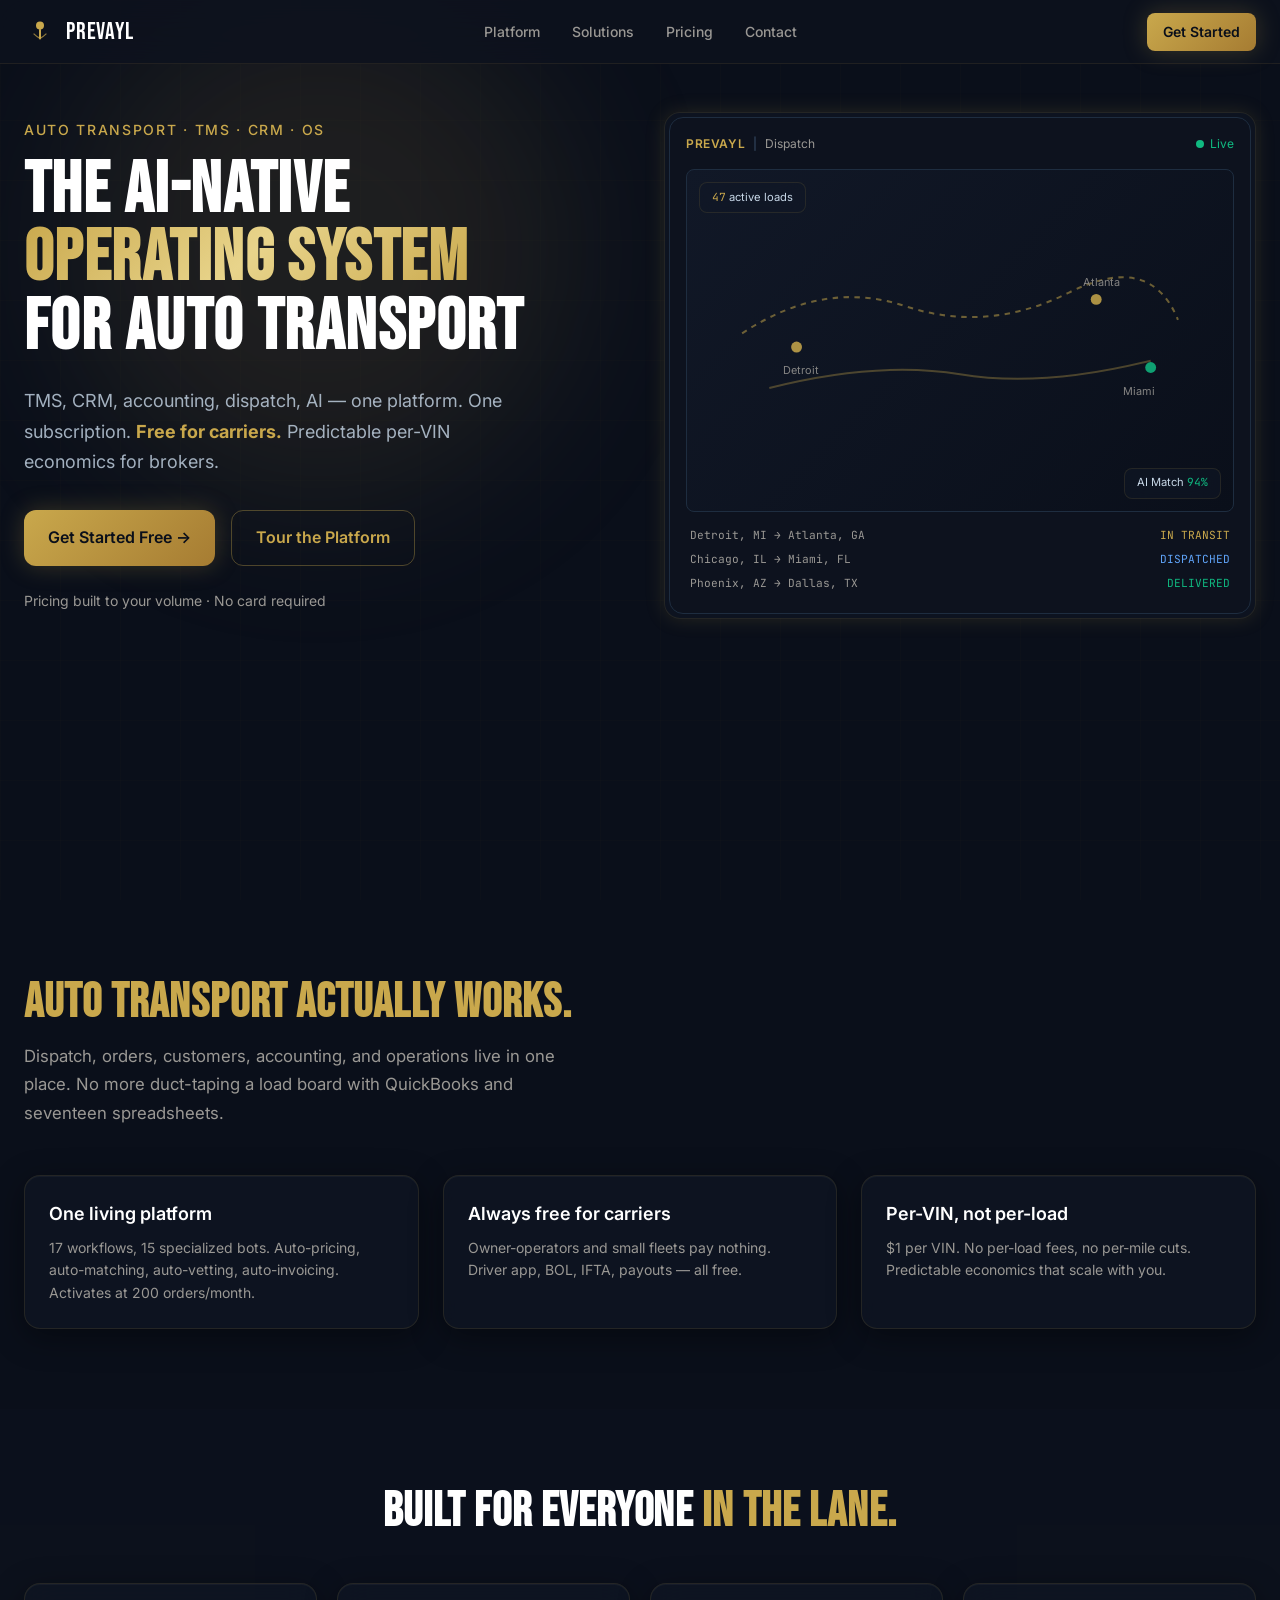
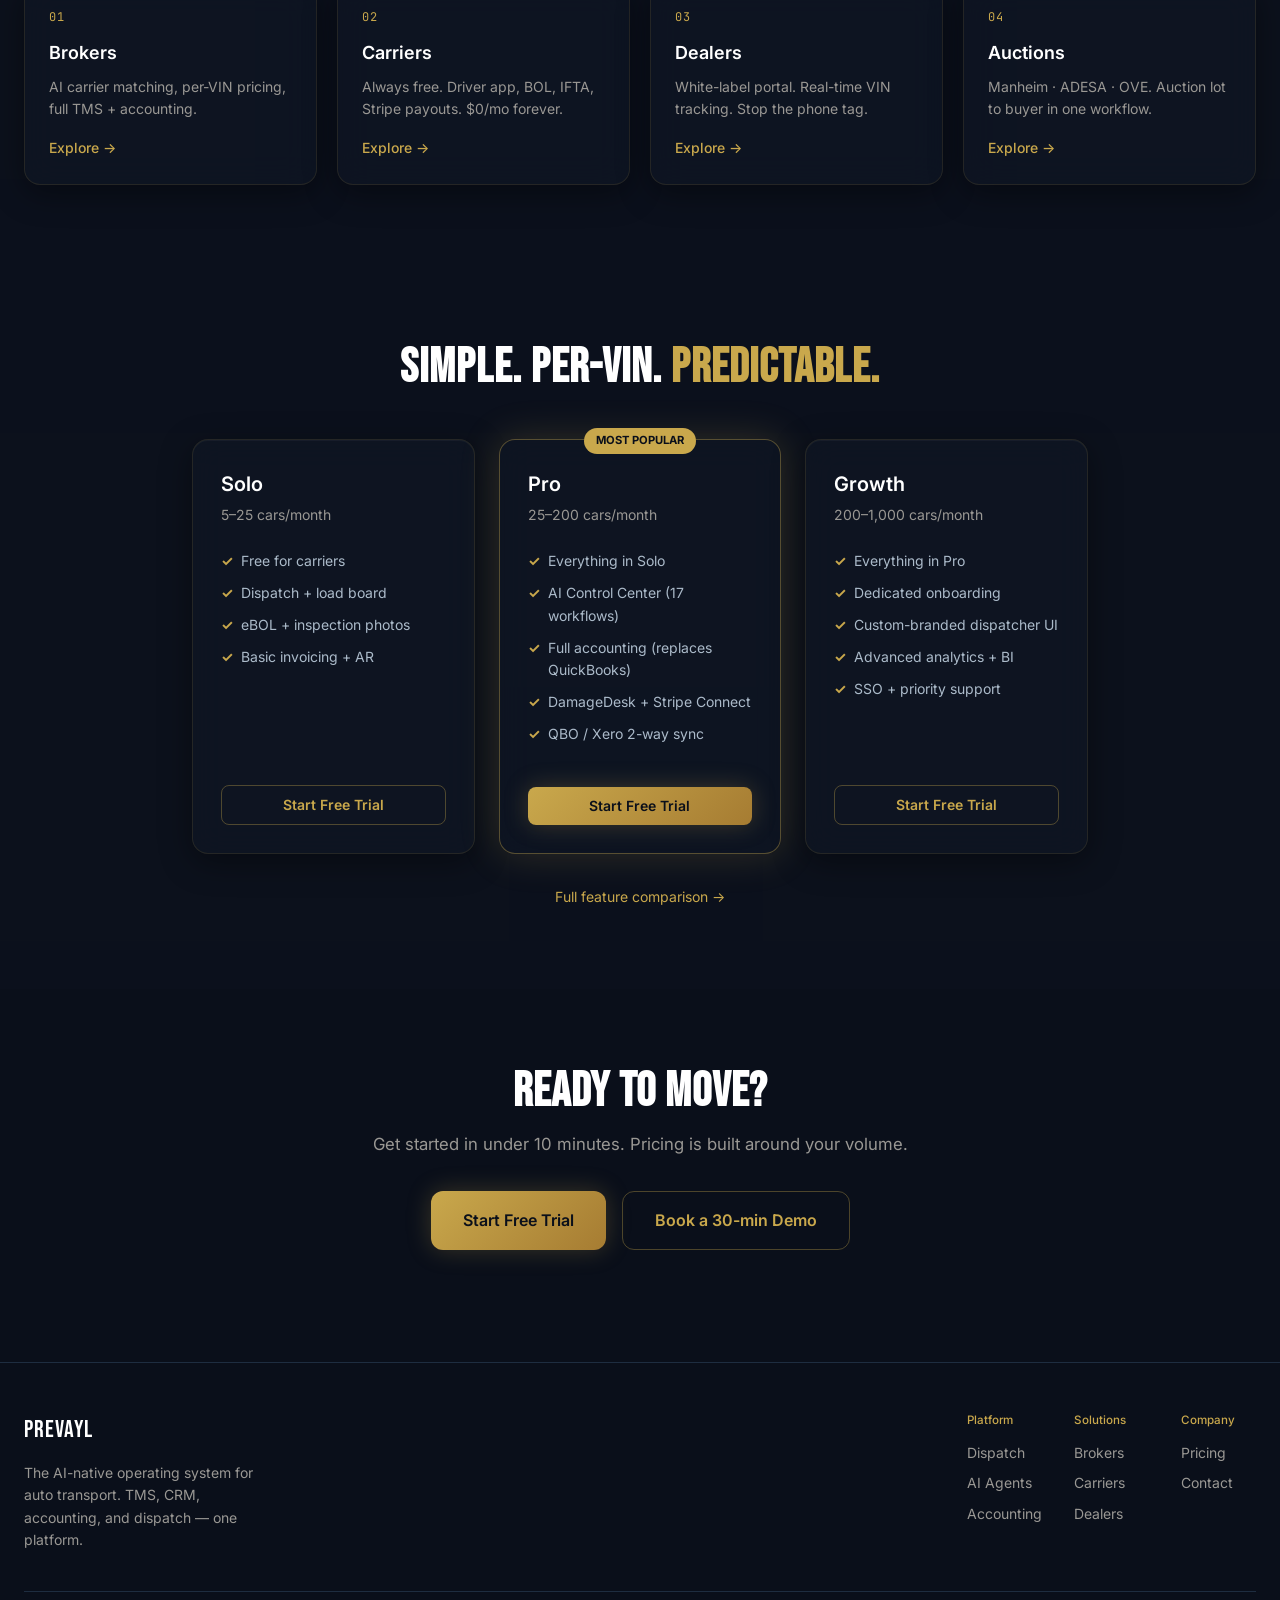
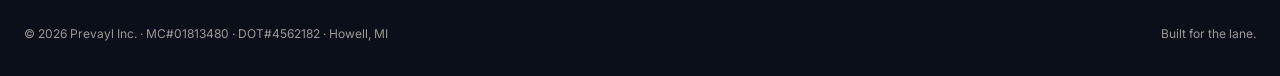
==== index.html @ ae08fcb1 "feat: add full homepage" ====
<!DOCTYPE html>
<html lang="en">
<head>
  <meta charset="UTF-8" />
  <meta name="viewport" content="width=device-width, initial-scale=1.0" />
  <title>The AI-native OS for auto transport · Prevayl</title>
  <meta name="description" content="TMS, CRM, accounting, dispatch, AI — one platform. Free for carriers. Per-VIN economics for brokers." />
  <link rel="stylesheet" href="css/site.css" />
</head>
<body>
  <header class="site-header">
    <div class="inner">
      <a href="index.html" class="logo">
        <svg width="32" height="32" viewBox="0 0 40 40" fill="none" aria-hidden="true">
          <circle cx="20" cy="12" r="5" fill="#C9A84C"/>
          <path d="M20 17 L20 28" stroke="#C9A84C" stroke-width="2.5" stroke-linecap="round"/>
          <path d="M12 22 Q16 26 20 28 Q24 26 28 22" stroke="#C9A84C" stroke-width="1.5" fill="none" opacity="0.7"/>
        </svg>
        PREVAYL
      </a>
      <nav class="nav-desktop" aria-label="Main">
        <div class="nav-item">
          <a href="pages/platform.html">Platform</a>
          <div class="dropdown"><div class="dropdown-inner">
            <div class="dd-label">Modules</div>
            <a href="pages/dispatch.html">Dispatch</a>
            <a href="pages/agents.html">Meet the Agents</a>
            <a href="pages/accounting.html">Accounting</a>
            <a href="pages/platform.html">Overview</a>
          </div></div>
        </div>
        <div class="nav-item">
          <a href="pages/solutions.html">Solutions</a>
          <div class="dropdown"><div class="dropdown-inner">
            <div class="dd-label">By role</div>
            <a href="pages/brokers.html">Brokers</a>
            <a href="pages/carriers.html">Carriers</a>
            <a href="pages/dealers.html">Dealers</a>
            <a href="pages/wholesale.html">Auctions</a>
          </div></div>
        </div>
        <a href="pages/pricing.html">Pricing</a>
        <a href="pages/contact.html">Contact</a>
      </nav>
      <div class="header-actions">
        <a href="pages/contact.html" class="btn btn-gold btn-sm">Get Started</a>
        <button class="mobile-toggle" id="mobile-toggle" aria-label="Menu" aria-expanded="false">
          <span></span><span></span><span></span>
        </button>
      </div>
    </div>
  </header>

  <nav class="mobile-nav" id="mobile-nav" aria-label="Mobile">
    <a href="pages/platform.html">Platform</a>
    <a href="pages/agents.html" class="sub">— Meet the Agents</a>
    <a href="pages/solutions.html">Solutions</a>
    <a href="pages/brokers.html" class="sub">— Brokers</a>
    <a href="pages/carriers.html" class="sub">— Carriers</a>
    <a href="pages/pricing.html">Pricing</a>
    <a href="pages/contact.html">Contact</a>
  </nav>

  <main>
    <section class="hero">
      <div class="hero-glow" style="width:500px;height:500px;background:rgba(201,168,76,0.1);top:0;left:25%;transform:translateX(-50%)"></div>
      <div class="hero-grid"></div>
      <div class="container hero-grid-layout">
        <div>
          <p class="eyebrow">Auto Transport · TMS · CRM · OS</p>
          <h1 class="font-display">
            THE AI-NATIVE<br />
            <span class="text-gold-gradient">OPERATING SYSTEM</span><br />
            FOR AUTO TRANSPORT
          </h1>
          <p class="hero-sub">
            TMS, CRM, accounting, dispatch, AI — one platform. One subscription.
            <strong style="color:var(--prevayl-gold)">Free for carriers.</strong>
            Predictable per-VIN economics for brokers.
          </p>
          <div class="hero-ctas">
            <a href="pages/contact.html" class="btn btn-gold btn-md">Get Started Free →</a>
            <a href="pages/platform.html" class="btn btn-ghost btn-md">Tour the Platform</a>
          </div>
          <p class="hero-note">Pricing built to your volume · No card required</p>
        </div>

        <div class="preview-card glass">
          <div class="preview-inner">
            <div class="preview-bar">
              <span style="color:var(--prevayl-gold);font-weight:600;letter-spacing:0.05em">PREVAYL</span>
              <span style="color:var(--prevayl-slate)">|</span>
              <span>Dispatch</span>
              <span style="margin-left:auto;display:flex;align-items:center;gap:6px">
                <span style="width:8px;height:8px;border-radius:50%;background:var(--prevayl-success)"></span>
                <span style="color:var(--prevayl-success)">Live</span>
              </span>
            </div>
            <div class="preview-map">
              <svg viewBox="0 0 400 250" fill="none" aria-hidden="true">
                <path d="M40 120 Q100 80 160 100 T280 90 T360 110" stroke="#C9A84C" stroke-width="1.5" opacity="0.6" stroke-dasharray="4 4"/>
                <path d="M60 160 Q140 140 200 150 T340 140" stroke="#C9A84C" stroke-width="1.5" opacity="0.4"/>
                <circle cx="80" cy="130" r="4" fill="#C9A84C"/>
                <circle cx="300" cy="95" r="4" fill="#C9A84C"/>
                <circle cx="340" cy="145" r="4" fill="#10b981"/>
                <text x="70" y="150" fill="#9a9894" font-size="8">Detroit</text>
                <text x="290" y="85" fill="#9a9894" font-size="8">Atlanta</text>
                <text x="320" y="165" fill="#9a9894" font-size="8">Miami</text>
              </svg>
              <div class="preview-pill" style="top:12px;left:12px">
                <span style="color:var(--prevayl-gold);font-family:var(--font-mono)">47</span> active loads
              </div>
              <div class="preview-pill" style="bottom:12px;right:12px">
                AI Match <span style="color:var(--prevayl-success);font-family:var(--font-mono)">94%</span>
              </div>
            </div>
            <div class="preview-loads">
              <div><span>Detroit, MI → Atlanta, GA</span><span class="status-gold">IN TRANSIT</span></div>
              <div><span>Chicago, IL → Miami, FL</span><span class="status-blue">DISPATCHED</span></div>
              <div><span>Phoenix, AZ → Dallas, TX</span><span class="status-green">DELIVERED</span></div>
            </div>
          </div>
        </div>
      </div>
    </section>

    <section class="section">
      <div class="container">
        <h2 class="section-title font-display" style="color:var(--prevayl-gold)">AUTO TRANSPORT ACTUALLY WORKS.</h2>
        <p class="section-lead">Dispatch, orders, customers, accounting, and operations live in one place. No more duct-taping a load board with QuickBooks and seventeen spreadsheets.</p>
        <div class="cards-3">
          <div class="card glass module-card">
            <h3>One living platform</h3>
            <p>17 workflows, 15 specialized bots. Auto-pricing, auto-matching, auto-vetting, auto-invoicing. Activates at 200 orders/month.</p>
          </div>
          <div class="card glass module-card">
            <h3>Always free for carriers</h3>
            <p>Owner-operators and small fleets pay nothing. Driver app, BOL, IFTA, payouts — all free.</p>
          </div>
          <div class="card glass module-card">
            <h3>Per-VIN, not per-load</h3>
            <p>$1 per VIN. No per-load fees, no per-mile cuts. Predictable economics that scale with you.</p>
          </div>
        </div>
      </div>
    </section>

    <section class="section section-alt">
      <div class="container">
        <div class="text-center" style="max-width:36rem;margin:0 auto 3rem">
          <h2 class="section-title font-display">BUILT FOR EVERYONE <span class="gold">IN THE LANE.</span></h2>
        </div>
        <div class="cards-4">
          <a href="pages/brokers.html" class="card glass module-card">
            <div class="num">01</div><h3>Brokers</h3>
            <p>AI carrier matching, per-VIN pricing, full TMS + accounting.</p>
            <span class="link">Explore →</span>
          </a>
          <a href="pages/carriers.html" class="card glass module-card">
            <div class="num">02</div><h3>Carriers</h3>
            <p>Always free. Driver app, BOL, IFTA, Stripe payouts. $0/mo forever.</p>
            <span class="link">Explore →</span>
          </a>
          <a href="pages/dealers.html" class="card glass module-card">
            <div class="num">03</div><h3>Dealers</h3>
            <p>White-label portal. Real-time VIN tracking. Stop the phone tag.</p>
            <span class="link">Explore →</span>
          </a>
          <a href="pages/wholesale.html" class="card glass module-card">
            <div class="num">04</div><h3>Auctions</h3>
            <p>Manheim · ADESA · OVE. Auction lot to buyer in one workflow.</p>
            <span class="link">Explore →</span>
          </a>
        </div>
      </div>
    </section>

    <section class="section section-alt">
      <div class="container">
        <div class="text-center mb-8">
          <h2 class="section-title font-display">SIMPLE. PER-VIN. <span class="gold">PREDICTABLE.</span></h2>
        </div>
        <div class="pricing-grid">
          <div class="price-card glass">
            <h3>Solo</h3>
            <p class="range">5–25 cars/month</p>
            <ul>
              <li>Free for carriers</li>
              <li>Dispatch + load board</li>
              <li>eBOL + inspection photos</li>
              <li>Basic invoicing + AR</li>
            </ul>
            <a href="pages/contact.html" class="btn btn-ghost btn-sm" style="width:100%">Start Free Trial</a>
          </div>
          <div class="price-card glass featured">
            <div class="badge">MOST POPULAR</div>
            <h3>Pro</h3>
            <p class="range">25–200 cars/month</p>
            <ul>
              <li>Everything in Solo</li>
              <li>AI Control Center (17 workflows)</li>
              <li>Full accounting (replaces QuickBooks)</li>
              <li>DamageDesk + Stripe Connect</li>
              <li>QBO / Xero 2-way sync</li>
            </ul>
            <a href="pages/contact.html" class="btn btn-gold btn-sm" style="width:100%">Start Free Trial</a>
          </div>
          <div class="price-card glass">
            <h3>Growth</h3>
            <p class="range">200–1,000 cars/month</p>
            <ul>
              <li>Everything in Pro</li>
              <li>Dedicated onboarding</li>
              <li>Custom-branded dispatcher UI</li>
              <li>Advanced analytics + BI</li>
              <li>SSO + priority support</li>
            </ul>
            <a href="pages/contact.html" class="btn btn-ghost btn-sm" style="width:100%">Start Free Trial</a>
          </div>
        </div>
        <p class="text-center mt-8" style="color:var(--prevayl-muted);font-size:0.875rem">
          <a href="pages/pricing.html" style="color:var(--prevayl-gold)">Full feature comparison →</a>
        </p>
      </div>
    </section>

    <section class="section">
      <div class="container text-center" style="max-width:40rem">
        <h2 class="section-title font-display">READY TO MOVE?</h2>
        <p class="section-lead" style="margin:0 auto 2rem">Get started in under 10 minutes. Pricing is built around your volume.</p>
        <div class="flex-center">
          <a href="pages/contact.html" class="btn btn-gold btn-lg">Start Free Trial</a>
          <a href="pages/contact.html" class="btn btn-ghost btn-lg">Book a 30-min Demo</a>
        </div>
      </div>
    </section>
  </main>

  <footer class="site-footer">
    <div class="container">
      <div class="footer-grid">
        <div class="footer-brand">
          <a href="index.html" class="logo">PREVAYL</a>
          <p>The AI-native operating system for auto transport. TMS, CRM, accounting, and dispatch — one platform.</p>
        </div>
        <div class="footer-cols">
          <div>
            <h5>Platform</h5>
            <a href="pages/dispatch.html">Dispatch</a>
            <a href="pages/agents.html">AI Agents</a>
            <a href="pages/accounting.html">Accounting</a>
          </div>
          <div>
            <h5>Solutions</h5>
            <a href="pages/brokers.html">Brokers</a>
            <a href="pages/carriers.html">Carriers</a>
            <a href="pages/dealers.html">Dealers</a>
          </div>
          <div>
            <h5>Company</h5>
            <a href="pages/pricing.html">Pricing</a>
            <a href="pages/contact.html">Contact</a>
          </div>
        </div>
      </div>
      <div class="footer-bottom">
        <span>© 2026 Prevayl Inc. · MC#01813480 · DOT#4562182 · Howell, MI</span>
        <span>Built for the lane.</span>
      </div>
    </div>
  </footer>
  <script src="js/site.js"></script>
</body>
</html>
---- css/site.css ----
/**
 * PREVAYL Functional Site Styles
 * Locked theme: deep navy + gold #C9A84C + glassmorphism
 */

@import url('https://fonts.googleapis.com/css2?family=Inter:wght@400;500;600;700;800&family=Bebas+Neue&family=JetBrains+Mono:wght@400;600;700&display=swap');
@import './tokens.css';

*, *::before, *::after { box-sizing: border-box; margin: 0; padding: 0; }
html { scroll-behavior: smooth; }
body {
  font-family: var(--font-sans);
  background: var(--prevayl-navy);
  color: var(--prevayl-soft);
  -webkit-font-smoothing: antialiased;
  line-height: 1.6;
  min-height: 100vh;
}
a { color: inherit; text-decoration: none; }
img { max-width: 100%; display: block; }
ul { list-style: none; }
button { font: inherit; cursor: pointer; border: none; background: none; }

.container { width: 100%; max-width: 80rem; margin: 0 auto; padding: 0 1.5rem; }
.font-display { font-family: var(--font-display); letter-spacing: 0.02em; line-height: 0.95; }
.text-gold-gradient {
  background: linear-gradient(135deg, #C9A84C 0%, #E8D48B 50%, #C9A84C 100%);
  -webkit-background-clip: text;
  -webkit-text-fill-color: transparent;
  background-clip: text;
}

.site-header {
  position: fixed; top: 0; left: 0; right: 0; z-index: 100;
  background: rgba(13, 18, 30, 0.85);
  backdrop-filter: blur(20px);
  border-bottom: 1px solid rgba(201, 168, 76, 0.1);
  height: 64px;
}
.site-header .inner {
  display: flex; align-items: center; justify-content: space-between;
  height: 64px; max-width: 80rem; margin: 0 auto; padding: 0 1.5rem;
}
.logo {
  display: flex; align-items: center; gap: 0.6rem;
  font-family: var(--font-display); font-size: 1.5rem; color: #fff; letter-spacing: 0.04em;
}
.logo:hover { color: var(--prevayl-gold); }
.nav-desktop { display: none; align-items: center; gap: 2rem; }
@media (min-width: 1024px) { .nav-desktop { display: flex; } }
.nav-desktop a { font-size: 0.875rem; font-weight: 500; color: var(--prevayl-muted); transition: color 0.15s; }
.nav-desktop a:hover, .nav-desktop a.active { color: var(--prevayl-gold); }

.nav-item { position: relative; }
.nav-item .dropdown {
  display: none; position: absolute; top: 100%; left: 50%;
  transform: translateX(-50%); padding-top: 0.75rem; min-width: 220px; z-index: 50;
}
.nav-item:hover .dropdown { display: block; }
.dropdown-inner {
  background: rgba(13, 18, 30, 0.95); backdrop-filter: blur(20px);
  border: 1px solid rgba(201, 168, 76, 0.15); border-radius: 0.75rem;
  padding: 0.5rem; box-shadow: 0 20px 40px rgba(0,0,0,0.5);
}
.dropdown-inner a {
  display: block; padding: 0.6rem 0.9rem; border-radius: 0.5rem;
  font-size: 0.875rem; color: var(--prevayl-soft) !important;
}
.dropdown-inner a:hover { background: rgba(201, 168, 76, 0.1); color: var(--prevayl-gold) !important; }
.dropdown-inner .dd-label {
  font-size: 0.7rem; text-transform: uppercase; letter-spacing: 0.08em;
  color: var(--prevayl-gold); padding: 0.5rem 0.9rem 0.25rem; font-weight: 600;
}
.header-actions { display: flex; align-items: center; gap: 0.75rem; }

.btn {
  display: inline-flex; align-items: center; justify-content: center; gap: 0.5rem;
  font-weight: 600; border-radius: 0.75rem; transition: all 0.2s ease; white-space: nowrap;
}
.btn-sm { padding: 0.5rem 1rem; font-size: 0.875rem; border-radius: 0.5rem; }
.btn-md { padding: 0.875rem 1.5rem; font-size: 1rem; }
.btn-lg { padding: 1rem 2rem; font-size: 1rem; }
.btn-gold {
  background: linear-gradient(135deg, var(--prevayl-gold), var(--prevayl-gold-dark));
  color: var(--prevayl-navy); box-shadow: 0 0 24px var(--prevayl-gold-glow);
}
.btn-gold:hover { transform: translateY(-1px); box-shadow: 0 0 32px rgba(201,168,76,0.45); }
.btn-ghost { border: 1px solid rgba(201, 168, 76, 0.35); color: var(--prevayl-gold); }
.btn-ghost:hover { background: rgba(201, 168, 76, 0.1); border-color: var(--prevayl-gold); }

.glass {
  background: var(--glass-bg); backdrop-filter: blur(16px);
  border: 1px solid var(--glass-border);
  box-shadow: 0 8px 32px rgba(0,0,0,0.4), inset 0 1px 0 rgba(255,255,255,0.04);
}
.glass-strong {
  background: var(--glass-bg-strong); backdrop-filter: blur(24px);
  border: 1px solid var(--glass-border-strong);
}
.module-card { transition: transform 0.25s ease, border-color 0.25s ease, box-shadow 0.25s ease; }
.module-card:hover {
  transform: translateY(-4px); border-color: rgba(201, 168, 76, 0.35);
  box-shadow: 0 12px 40px rgba(0,0,0,0.5), 0 0 30px rgba(201,168,76,0.12);
}

.hero { position: relative; min-height: 100vh; padding: 7rem 0 5rem; overflow: hidden; }
.hero-glow { position: absolute; border-radius: 50%; filter: blur(80px); pointer-events: none; }
.hero-grid {
  position: absolute; inset: 0; opacity: 0.4; pointer-events: none;
  background-size: 60px 60px;
  background-image: linear-gradient(rgba(201,168,76,0.04) 1px, transparent 1px),
    linear-gradient(90deg, rgba(201,168,76,0.04) 1px, transparent 1px);
}
.hero-grid-layout { display: grid; gap: 3rem; align-items: center; position: relative; z-index: 1; }
@media (min-width: 1024px) { .hero-grid-layout { grid-template-columns: 1fr 1fr; } }
.eyebrow {
  color: var(--prevayl-gold); font-size: 0.875rem; font-weight: 500;
  letter-spacing: 0.12em; text-transform: uppercase; margin-bottom: 1rem;
}
.hero h1 { font-size: clamp(2.75rem, 6vw, 4.5rem); color: #fff; margin-bottom: 1.5rem; }
.hero-sub { font-size: 1.125rem; color: rgba(200, 216, 232, 0.8); max-width: 32rem; margin-bottom: 2rem; line-height: 1.7; }
.hero-ctas { display: flex; flex-wrap: wrap; gap: 1rem; margin-bottom: 1.5rem; }
.hero-note { font-size: 0.875rem; color: var(--prevayl-muted); }

.preview-card { border-radius: 1rem; padding: 0.25rem; box-shadow: 0 0 20px rgba(201,168,76,0.15); }
.preview-inner { background: var(--prevayl-navy-2); border-radius: 0.875rem; padding: 1rem; border: 1px solid var(--prevayl-navy-4); }
.preview-bar { display: flex; align-items: center; gap: 0.5rem; font-size: 0.75rem; color: var(--prevayl-muted); margin-bottom: 1rem; }
.preview-map {
  aspect-ratio: 16/10; border-radius: 0.5rem;
  background: linear-gradient(135deg, var(--prevayl-navy-3), var(--prevayl-navy));
  position: relative; overflow: hidden; border: 1px solid var(--prevayl-navy-4);
}
.preview-map svg { position: absolute; inset: 0; width: 100%; height: 100%; opacity: 0.85; }
.preview-pill {
  position: absolute; padding: 0.35rem 0.75rem; border-radius: 0.5rem; font-size: 0.7rem;
  background: var(--glass-bg); backdrop-filter: blur(12px); border: 1px solid var(--glass-border);
}
.preview-loads { margin-top: 0.75rem; font-family: var(--font-mono); font-size: 0.7rem; color: var(--prevayl-muted); }
.preview-loads > div { display: flex; justify-content: space-between; padding: 0.2rem 0.25rem; }

.section { padding: 5rem 0; }
.section-alt { background: rgba(13, 18, 30, 0.5); }
.section-title { font-size: clamp(2rem, 4vw, 3rem); color: #fff; margin-bottom: 1rem; }
.section-title .gold { color: var(--prevayl-gold); }
.section-lead { color: var(--prevayl-muted); font-size: 1.05rem; max-width: 36rem; line-height: 1.7; }
.cards-3 { display: grid; gap: 1.5rem; margin-top: 3rem; }
@media (min-width: 768px) { .cards-3 { grid-template-columns: repeat(3, 1fr); } }
.cards-4 { display: grid; gap: 1.25rem; margin-top: 3rem; }
@media (min-width: 640px) { .cards-4 { grid-template-columns: repeat(2, 1fr); } }
@media (min-width: 1024px) { .cards-4 { grid-template-columns: repeat(4, 1fr); } }
.card { border-radius: 1rem; padding: 1.5rem; }
.card h3 { color: #fff; font-size: 1.125rem; font-weight: 600; margin-bottom: 0.5rem; }
.card p { color: var(--prevayl-muted); font-size: 0.875rem; line-height: 1.6; }
.card .icon {
  width: 3rem; height: 3rem; border-radius: 0.75rem; background: rgba(201, 168, 76, 0.1);
  border: 1px solid rgba(201, 168, 76, 0.2); display: flex; align-items: center; justify-content: center; margin-bottom: 1.25rem;
}
.card .num { font-family: var(--font-mono); font-size: 0.75rem; color: var(--prevayl-gold); letter-spacing: 0.1em; margin-bottom: 0.75rem; }
.card .link { display: inline-block; margin-top: 1rem; color: var(--prevayl-gold); font-size: 0.875rem; font-weight: 500; }

.modules-grid { display: grid; gap: 1rem; margin-top: 2.5rem; grid-template-columns: repeat(auto-fill, minmax(200px, 1fr)); }
.module-item { border-radius: 0.75rem; padding: 1.25rem; }
.module-item h4 { color: var(--prevayl-gold); font-weight: 600; margin-bottom: 0.35rem; font-size: 0.95rem; }
.module-item p { color: var(--prevayl-muted); font-size: 0.75rem; line-height: 1.5; }

.pricing-grid { display: grid; gap: 1.5rem; max-width: 56rem; margin: 3rem auto 0; }
@media (min-width: 768px) { .pricing-grid { grid-template-columns: repeat(3, 1fr); } }
.price-card { border-radius: 1rem; padding: 1.75rem; display: flex; flex-direction: column; position: relative; }
.price-card.featured { border: 1px solid rgba(201, 168, 76, 0.4); box-shadow: 0 0 40px rgba(201, 168, 76, 0.2); }
.price-card .badge {
  position: absolute; top: -0.75rem; left: 50%; transform: translateX(-50%);
  background: var(--prevayl-gold); color: var(--prevayl-navy); font-size: 0.7rem; font-weight: 700;
  padding: 0.25rem 0.75rem; border-radius: 999px;
}
.price-card h3 { color: #fff; font-size: 1.25rem; font-weight: 600; margin-bottom: 0.25rem; }
.price-card .range { color: var(--prevayl-muted); font-size: 0.875rem; margin-bottom: 1.5rem; }
.price-card ul { flex: 1; margin-bottom: 2rem; }
.price-card li { display: flex; gap: 0.5rem; font-size: 0.875rem; color: rgba(200, 216, 232, 0.85); margin-bottom: 0.6rem; }
.price-card li::before { content: "\2713"; color: var(--prevayl-gold); font-weight: 700; }

.page-hero { padding: 8rem 0 3rem; position: relative; overflow: hidden; }
.page-hero h1 { font-size: clamp(2.5rem, 5vw, 3.75rem); color: #fff; margin-bottom: 1rem; }
.page-hero .lead { font-size: 1.125rem; color: rgba(200, 216, 232, 0.8); max-width: 40rem; line-height: 1.7; }

.agent-grid { display: grid; gap: 1rem; grid-template-columns: repeat(auto-fill, minmax(180px, 1fr)); margin: 2rem 0; }
.agent-card { border-radius: 0.75rem; padding: 1.25rem; }
.agent-card h4 { color: #fff; font-weight: 600; margin-bottom: 0.5rem; }
.agent-card p { font-size: 0.8rem; color: var(--prevayl-muted); line-height: 1.5; }

.detail-block { border-radius: 1rem; padding: 1.75rem; margin-bottom: 1.5rem; }
.detail-block h3 { color: var(--prevayl-gold); font-size: 1.125rem; margin-bottom: 0.75rem; }
.detail-block p, .detail-block li { color: var(--prevayl-muted); font-size: 0.9rem; line-height: 1.65; }
.detail-block ul { margin-top: 0.75rem; }
.detail-block li { padding-left: 1rem; position: relative; margin-bottom: 0.4rem; }
.detail-block li::before { content: "\00b7"; position: absolute; left: 0; color: var(--prevayl-gold); }

.site-footer { border-top: 1px solid var(--prevayl-navy-4); padding: 3rem 0 2rem; margin-top: 2rem; }
.footer-grid { display: flex; flex-direction: column; gap: 2rem; margin-bottom: 2.5rem; }
@media (min-width: 768px) { .footer-grid { flex-direction: row; justify-content: space-between; } }
.footer-brand p { color: var(--prevayl-muted); font-size: 0.875rem; max-width: 16rem; margin-top: 0.75rem; line-height: 1.6; }
.footer-cols { display: grid; grid-template-columns: repeat(3, 1fr); gap: 2rem; font-size: 0.875rem; }
.footer-cols h5 { color: var(--prevayl-gold); font-weight: 500; margin-bottom: 0.75rem; }
.footer-cols a { display: block; color: var(--prevayl-muted); margin-bottom: 0.5rem; transition: color 0.15s; }
.footer-cols a:hover { color: var(--prevayl-gold); }
.footer-bottom {
  padding-top: 2rem; border-top: 1px solid var(--prevayl-navy-4);
  display: flex; flex-direction: column; gap: 0.5rem; font-size: 0.75rem; color: var(--prevayl-muted);
}
@media (min-width: 640px) { .footer-bottom { flex-direction: row; justify-content: space-between; } }

.mobile-toggle { display: flex; flex-direction: column; gap: 5px; padding: 0.5rem; }
.mobile-toggle span { width: 22px; height: 2px; background: var(--prevayl-soft); border-radius: 1px; }
@media (min-width: 1024px) { .mobile-toggle { display: none; } }
.mobile-nav {
  display: none; position: fixed; top: 64px; left: 0; right: 0;
  background: rgba(10, 15, 26, 0.98); backdrop-filter: blur(20px);
  border-bottom: 1px solid rgba(201, 168, 76, 0.1); padding: 1rem 1.5rem 1.5rem; z-index: 99;
  max-height: calc(100vh - 64px); overflow-y: auto;
}
.mobile-nav.open { display: block; }
.mobile-nav a {
  display: block; padding: 0.75rem 0; color: var(--prevayl-soft);
  border-bottom: 1px solid rgba(30, 45, 64, 0.5); font-size: 0.95rem;
}
.mobile-nav a:hover { color: var(--prevayl-gold); }
.mobile-nav .sub { padding-left: 1rem; font-size: 0.85rem; color: var(--prevayl-muted); }

.text-center { text-align: center; }
.mt-4 { margin-top: 1rem; }
.mt-8 { margin-top: 2rem; }
.mb-8 { margin-bottom: 2rem; }
.flex-center { display: flex; justify-content: center; flex-wrap: wrap; gap: 1rem; }
.status-gold { color: var(--prevayl-gold); }
.status-blue { color: #60a5fa; }
.status-green { color: var(--prevayl-success); }
.metric-card {
  display: flex; align-items: center; justify-content: center; text-align: center;
  border-radius: 0.75rem; padding: 1.25rem; border: 1px solid rgba(201, 168, 76, 0.3);
}
.metric-card .val { font-family: var(--font-mono); font-size: 1.5rem; color: var(--prevayl-gold); }
.metric-card .label { font-size: 0.75rem; color: var(--prevayl-muted); }
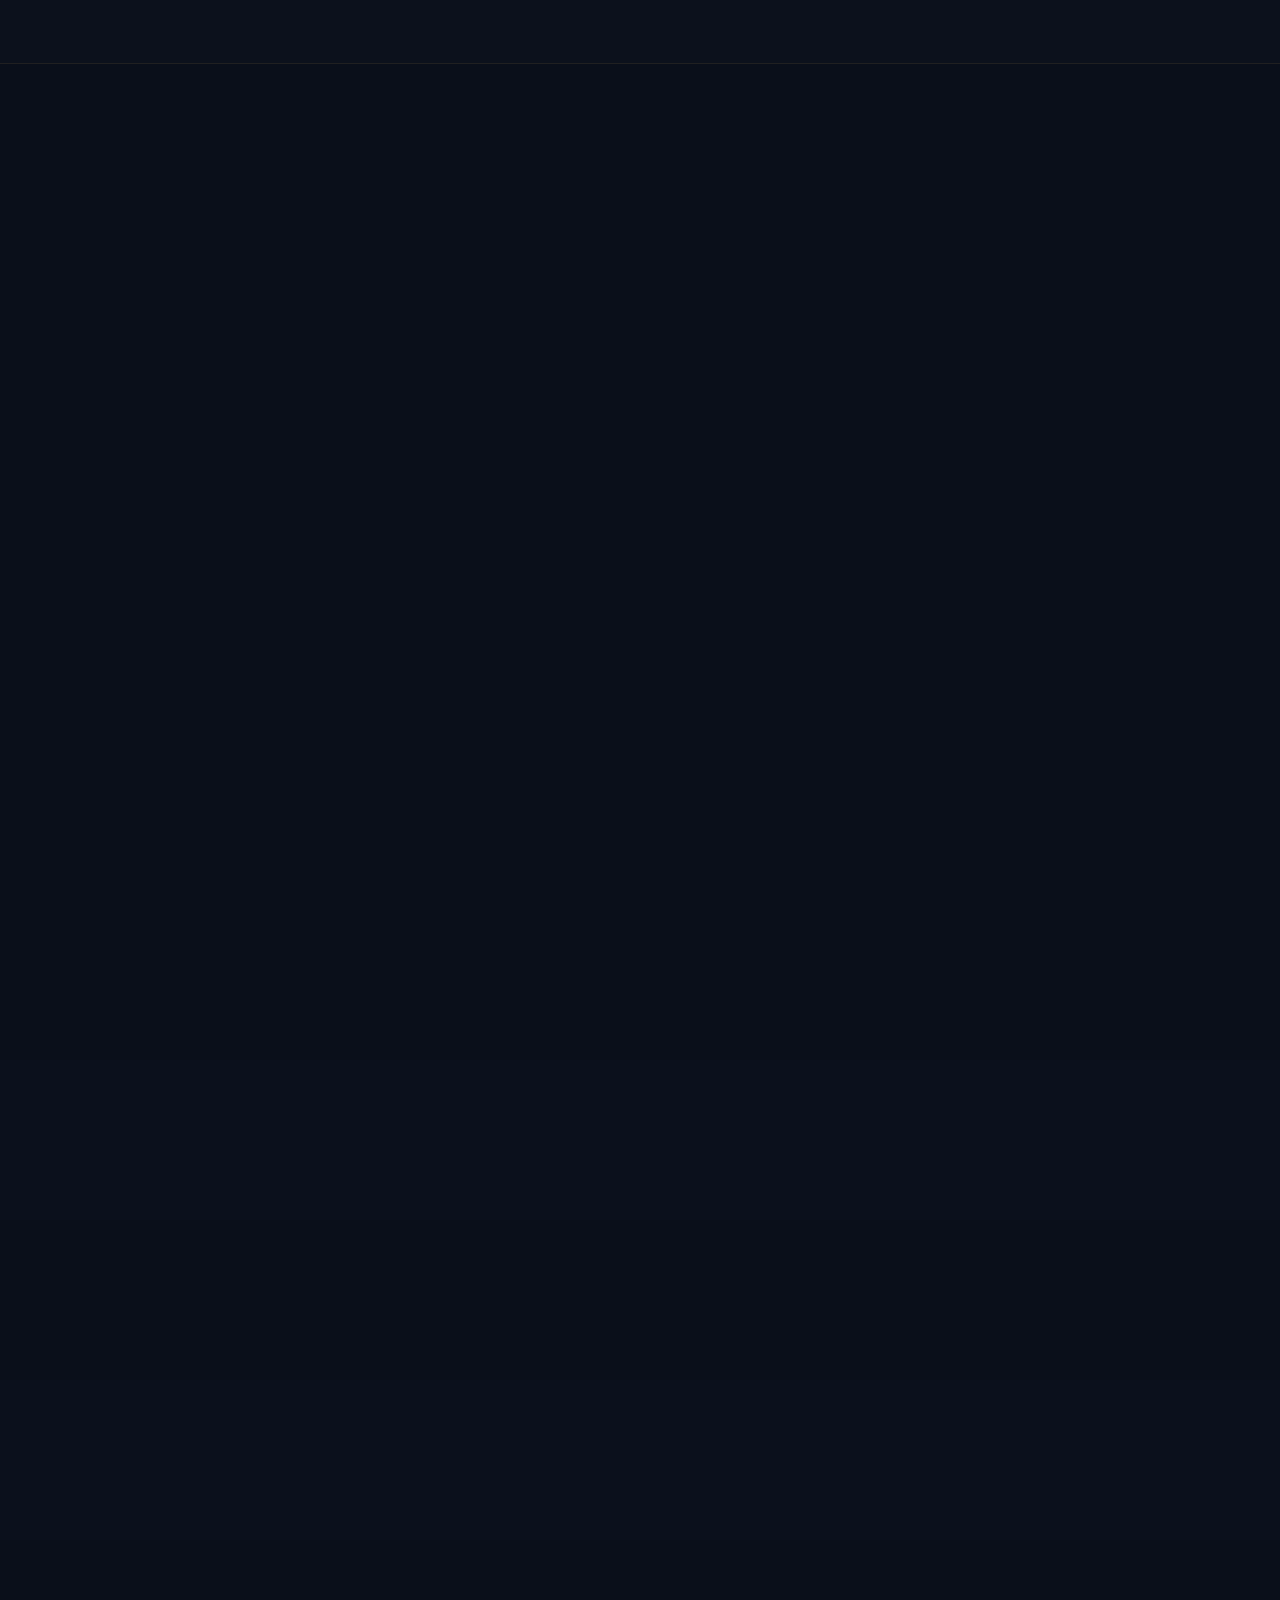
==== commit 0c2b9bd7: "feat: convert to editable website template (theme tokens + content config + guide)" ====
--- a/index.html
+++ b/index.html
@@ -5,270 +5,28 @@
   <meta name="viewport" content="width=device-width, initial-scale=1.0" />
   <title>The AI-native OS for auto transport · Prevayl</title>
   <meta name="description" content="TMS, CRM, accounting, dispatch, AI — one platform. Free for carriers. Per-VIN economics for brokers." />
+  <!--
+    PREVAYL WEBSITE TEMPLATE
+    Edit content → js/content.js
+    Edit colors  → css/theme.css
+    Edit layout  → css/site.css
+    See TEMPLATE.md for the full edit guide
+  -->
   <link rel="stylesheet" href="css/site.css" />
 </head>
 <body>
-  <header class="site-header">
-    <div class="inner">
-      <a href="index.html" class="logo">
-        <svg width="32" height="32" viewBox="0 0 40 40" fill="none" aria-hidden="true">
-          <circle cx="20" cy="12" r="5" fill="#C9A84C"/>
-          <path d="M20 17 L20 28" stroke="#C9A84C" stroke-width="2.5" stroke-linecap="round"/>
-          <path d="M12 22 Q16 26 20 28 Q24 26 28 22" stroke="#C9A84C" stroke-width="1.5" fill="none" opacity="0.7"/>
-        </svg>
-        PREVAYL
-      </a>
-      <nav class="nav-desktop" aria-label="Main">
-        <div class="nav-item">
-          <a href="pages/platform.html">Platform</a>
-          <div class="dropdown"><div class="dropdown-inner">
-            <div class="dd-label">Modules</div>
-            <a href="pages/dispatch.html">Dispatch</a>
-            <a href="pages/agents.html">Meet the Agents</a>
-            <a href="pages/accounting.html">Accounting</a>
-            <a href="pages/platform.html">Overview</a>
-          </div></div>
-        </div>
-        <div class="nav-item">
-          <a href="pages/solutions.html">Solutions</a>
-          <div class="dropdown"><div class="dropdown-inner">
-            <div class="dd-label">By role</div>
-            <a href="pages/brokers.html">Brokers</a>
-            <a href="pages/carriers.html">Carriers</a>
-            <a href="pages/dealers.html">Dealers</a>
-            <a href="pages/wholesale.html">Auctions</a>
-          </div></div>
-        </div>
-        <a href="pages/pricing.html">Pricing</a>
-        <a href="pages/contact.html">Contact</a>
-      </nav>
-      <div class="header-actions">
-        <a href="pages/contact.html" class="btn btn-gold btn-sm">Get Started</a>
-        <button class="mobile-toggle" id="mobile-toggle" aria-label="Menu" aria-expanded="false">
-          <span></span><span></span><span></span>
-        </button>
-      </div>
-    </div>
-  </header>
-
-  <nav class="mobile-nav" id="mobile-nav" aria-label="Mobile">
-    <a href="pages/platform.html">Platform</a>
-    <a href="pages/agents.html" class="sub">— Meet the Agents</a>
-    <a href="pages/solutions.html">Solutions</a>
-    <a href="pages/brokers.html" class="sub">— Brokers</a>
-    <a href="pages/carriers.html" class="sub">— Carriers</a>
-    <a href="pages/pricing.html">Pricing</a>
-    <a href="pages/contact.html">Contact</a>
-  </nav>
-
+  <header class="site-header" id="site-header"></header>
+  <nav class="mobile-nav" id="mobile-nav" aria-label="Mobile"></nav>
   <main>
-    <section class="hero">
-      <div class="hero-glow" style="width:500px;height:500px;background:rgba(201,168,76,0.1);top:0;left:25%;transform:translateX(-50%)"></div>
-      <div class="hero-grid"></div>
-      <div class="container hero-grid-layout">
-        <div>
-          <p class="eyebrow">Auto Transport · TMS · CRM · OS</p>
-          <h1 class="font-display">
-            THE AI-NATIVE<br />
-            <span class="text-gold-gradient">OPERATING SYSTEM</span><br />
-            FOR AUTO TRANSPORT
-          </h1>
-          <p class="hero-sub">
-            TMS, CRM, accounting, dispatch, AI — one platform. One subscription.
-            <strong style="color:var(--prevayl-gold)">Free for carriers.</strong>
-            Predictable per-VIN economics for brokers.
-          </p>
-          <div class="hero-ctas">
-            <a href="pages/contact.html" class="btn btn-gold btn-md">Get Started Free →</a>
-            <a href="pages/platform.html" class="btn btn-ghost btn-md">Tour the Platform</a>
-          </div>
-          <p class="hero-note">Pricing built to your volume · No card required</p>
-        </div>
-
-        <div class="preview-card glass">
-          <div class="preview-inner">
-            <div class="preview-bar">
-              <span style="color:var(--prevayl-gold);font-weight:600;letter-spacing:0.05em">PREVAYL</span>
-              <span style="color:var(--prevayl-slate)">|</span>
-              <span>Dispatch</span>
-              <span style="margin-left:auto;display:flex;align-items:center;gap:6px">
-                <span style="width:8px;height:8px;border-radius:50%;background:var(--prevayl-success)"></span>
-                <span style="color:var(--prevayl-success)">Live</span>
-              </span>
-            </div>
-            <div class="preview-map">
-              <svg viewBox="0 0 400 250" fill="none" aria-hidden="true">
-                <path d="M40 120 Q100 80 160 100 T280 90 T360 110" stroke="#C9A84C" stroke-width="1.5" opacity="0.6" stroke-dasharray="4 4"/>
-                <path d="M60 160 Q140 140 200 150 T340 140" stroke="#C9A84C" stroke-width="1.5" opacity="0.4"/>
-                <circle cx="80" cy="130" r="4" fill="#C9A84C"/>
-                <circle cx="300" cy="95" r="4" fill="#C9A84C"/>
-                <circle cx="340" cy="145" r="4" fill="#10b981"/>
-                <text x="70" y="150" fill="#9a9894" font-size="8">Detroit</text>
-                <text x="290" y="85" fill="#9a9894" font-size="8">Atlanta</text>
-                <text x="320" y="165" fill="#9a9894" font-size="8">Miami</text>
-              </svg>
-              <div class="preview-pill" style="top:12px;left:12px">
-                <span style="color:var(--prevayl-gold);font-family:var(--font-mono)">47</span> active loads
-              </div>
-              <div class="preview-pill" style="bottom:12px;right:12px">
-                AI Match <span style="color:var(--prevayl-success);font-family:var(--font-mono)">94%</span>
-              </div>
-            </div>
-            <div class="preview-loads">
-              <div><span>Detroit, MI → Atlanta, GA</span><span class="status-gold">IN TRANSIT</span></div>
-              <div><span>Chicago, IL → Miami, FL</span><span class="status-blue">DISPATCHED</span></div>
-              <div><span>Phoenix, AZ → Dallas, TX</span><span class="status-green">DELIVERED</span></div>
-            </div>
-          </div>
-        </div>
-      </div>
-    </section>
-
-    <section class="section">
-      <div class="container">
-        <h2 class="section-title font-display" style="color:var(--prevayl-gold)">AUTO TRANSPORT ACTUALLY WORKS.</h2>
-        <p class="section-lead">Dispatch, orders, customers, accounting, and operations live in one place. No more duct-taping a load board with QuickBooks and seventeen spreadsheets.</p>
-        <div class="cards-3">
-          <div class="card glass module-card">
-            <h3>One living platform</h3>
-            <p>17 workflows, 15 specialized bots. Auto-pricing, auto-matching, auto-vetting, auto-invoicing. Activates at 200 orders/month.</p>
-          </div>
-          <div class="card glass module-card">
-            <h3>Always free for carriers</h3>
-            <p>Owner-operators and small fleets pay nothing. Driver app, BOL, IFTA, payouts — all free.</p>
-          </div>
-          <div class="card glass module-card">
-            <h3>Per-VIN, not per-load</h3>
-            <p>$1 per VIN. No per-load fees, no per-mile cuts. Predictable economics that scale with you.</p>
-          </div>
-        </div>
-      </div>
-    </section>
-
-    <section class="section section-alt">
-      <div class="container">
-        <div class="text-center" style="max-width:36rem;margin:0 auto 3rem">
-          <h2 class="section-title font-display">BUILT FOR EVERYONE <span class="gold">IN THE LANE.</span></h2>
-        </div>
-        <div class="cards-4">
-          <a href="pages/brokers.html" class="card glass module-card">
-            <div class="num">01</div><h3>Brokers</h3>
-            <p>AI carrier matching, per-VIN pricing, full TMS + accounting.</p>
-            <span class="link">Explore →</span>
-          </a>
-          <a href="pages/carriers.html" class="card glass module-card">
-            <div class="num">02</div><h3>Carriers</h3>
-            <p>Always free. Driver app, BOL, IFTA, Stripe payouts. $0/mo forever.</p>
-            <span class="link">Explore →</span>
-          </a>
-          <a href="pages/dealers.html" class="card glass module-card">
-            <div class="num">03</div><h3>Dealers</h3>
-            <p>White-label portal. Real-time VIN tracking. Stop the phone tag.</p>
-            <span class="link">Explore →</span>
-          </a>
-          <a href="pages/wholesale.html" class="card glass module-card">
-            <div class="num">04</div><h3>Auctions</h3>
-            <p>Manheim · ADESA · OVE. Auction lot to buyer in one workflow.</p>
-            <span class="link">Explore →</span>
-          </a>
-        </div>
-      </div>
-    </section>
-
-    <section class="section section-alt">
-      <div class="container">
-        <div class="text-center mb-8">
-          <h2 class="section-title font-display">SIMPLE. PER-VIN. <span class="gold">PREDICTABLE.</span></h2>
-        </div>
-        <div class="pricing-grid">
-          <div class="price-card glass">
-            <h3>Solo</h3>
-            <p class="range">5–25 cars/month</p>
-            <ul>
-              <li>Free for carriers</li>
-              <li>Dispatch + load board</li>
-              <li>eBOL + inspection photos</li>
-              <li>Basic invoicing + AR</li>
-            </ul>
-            <a href="pages/contact.html" class="btn btn-ghost btn-sm" style="width:100%">Start Free Trial</a>
-          </div>
-          <div class="price-card glass featured">
-            <div class="badge">MOST POPULAR</div>
-            <h3>Pro</h3>
-            <p class="range">25–200 cars/month</p>
-            <ul>
-              <li>Everything in Solo</li>
-              <li>AI Control Center (17 workflows)</li>
-              <li>Full accounting (replaces QuickBooks)</li>
-              <li>DamageDesk + Stripe Connect</li>
-              <li>QBO / Xero 2-way sync</li>
-            </ul>
-            <a href="pages/contact.html" class="btn btn-gold btn-sm" style="width:100%">Start Free Trial</a>
-          </div>
-          <div class="price-card glass">
-            <h3>Growth</h3>
-            <p class="range">200–1,000 cars/month</p>
-            <ul>
-              <li>Everything in Pro</li>
-              <li>Dedicated onboarding</li>
-              <li>Custom-branded dispatcher UI</li>
-              <li>Advanced analytics + BI</li>
-              <li>SSO + priority support</li>
-            </ul>
-            <a href="pages/contact.html" class="btn btn-ghost btn-sm" style="width:100%">Start Free Trial</a>
-          </div>
-        </div>
-        <p class="text-center mt-8" style="color:var(--prevayl-muted);font-size:0.875rem">
-          <a href="pages/pricing.html" style="color:var(--prevayl-gold)">Full feature comparison →</a>
-        </p>
-      </div>
-    </section>
-
-    <section class="section">
-      <div class="container text-center" style="max-width:40rem">
-        <h2 class="section-title font-display">READY TO MOVE?</h2>
-        <p class="section-lead" style="margin:0 auto 2rem">Get started in under 10 minutes. Pricing is built around your volume.</p>
-        <div class="flex-center">
-          <a href="pages/contact.html" class="btn btn-gold btn-lg">Start Free Trial</a>
-          <a href="pages/contact.html" class="btn btn-ghost btn-lg">Book a 30-min Demo</a>
-        </div>
-      </div>
-    </section>
+    <section class="hero" id="hero-root"></section>
+    <section class="section" id="features-root"></section>
+    <section class="section section-alt" id="roles-root"></section>
+    <section class="section" id="modules-root"></section>
+    <section class="section section-alt" id="pricing-root"></section>
+    <section class="section" id="final-cta-root" style="position:relative;overflow:hidden"></section>
   </main>
-
-  <footer class="site-footer">
-    <div class="container">
-      <div class="footer-grid">
-        <div class="footer-brand">
-          <a href="index.html" class="logo">PREVAYL</a>
-          <p>The AI-native operating system for auto transport. TMS, CRM, accounting, and dispatch — one platform.</p>
-        </div>
-        <div class="footer-cols">
-          <div>
-            <h5>Platform</h5>
-            <a href="pages/dispatch.html">Dispatch</a>
-            <a href="pages/agents.html">AI Agents</a>
-            <a href="pages/accounting.html">Accounting</a>
-          </div>
-          <div>
-            <h5>Solutions</h5>
-            <a href="pages/brokers.html">Brokers</a>
-            <a href="pages/carriers.html">Carriers</a>
-            <a href="pages/dealers.html">Dealers</a>
-          </div>
-          <div>
-            <h5>Company</h5>
-            <a href="pages/pricing.html">Pricing</a>
-            <a href="pages/contact.html">Contact</a>
-          </div>
-        </div>
-      </div>
-      <div class="footer-bottom">
-        <span>© 2026 Prevayl Inc. · MC#01813480 · DOT#4562182 · Howell, MI</span>
-        <span>Built for the lane.</span>
-      </div>
-    </div>
-  </footer>
-  <script src="js/site.js"></script>
+  <footer class="site-footer" id="site-footer"></footer>
+  <script src="js/content.js"></script>
+  <script src="js/render.js"></script>
 </body>
-</html>+</html>
